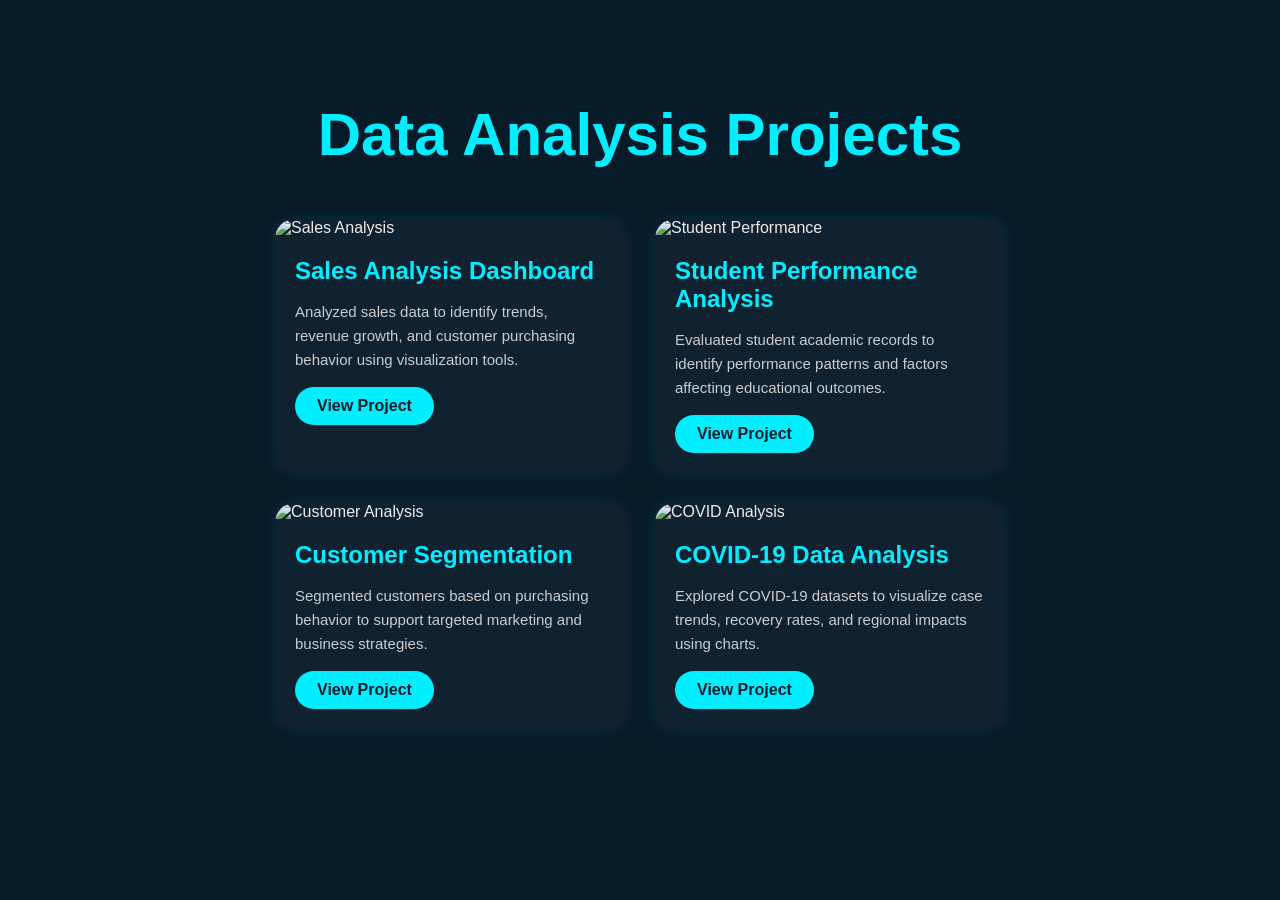
==== data_analysis.html @ 02a3b23a "Initial Commit" ====
<!DOCTYPE html>
<html lang="en">

<head>
    <meta charset="UTF-8">
    <meta name="viewport" content="width=device-width, initial-scale=1.0">
    <title>Data Analysis Projects</title>

    <link rel="stylesheet" href="stylesheet.css">
</head>

<body>

    <h1 class="web-title">Data Analysis Projects</h1>

    <div class="project-container">

        <!-- Project 1 -->

        <div class="project-card">

            <img src="sales-analysis.jpg" alt="Sales Analysis">

            <div class="project-card-content">

                <h3>Sales Analysis Dashboard</h3>

                <p>
                    Analyzed sales data to identify trends, revenue growth,
                    and customer purchasing behavior using visualization tools.
                </p>

                <a href="#" class="project-btn">
                    View Project
                </a>

            </div>

        </div>

        <!-- Project 2 -->

        <div class="project-card">

            <img src="student-performance.jpg" alt="Student Performance">

            <div class="project-card-content">

                <h3>Student Performance Analysis</h3>

                <p>
                    Evaluated student academic records to identify performance
                    patterns and factors affecting educational outcomes.
                </p>

                <a href="#" class="project-btn">
                    View Project
                </a>

            </div>

        </div>

        <!-- Project 3 -->

        <div class="project-card">

            <img src="customer-analysis.jpg" alt="Customer Analysis">

            <div class="project-card-content">

                <h3>Customer Segmentation</h3>

                <p>
                    Segmented customers based on purchasing behavior to
                    support targeted marketing and business strategies.
                </p>

                <a href="#" class="project-btn">
                    View Project
                </a>

            </div>

        </div>

        <!-- Project 4 -->

        <div class="project-card">

            <img src="covid-analysis.jpg" alt="COVID Analysis">

            <div class="project-card-content">

                <h3>COVID-19 Data Analysis</h3>

                <p>
                    Explored COVID-19 datasets to visualize case trends,
                    recovery rates, and regional impacts using charts.
                </p>

                <a href="#" class="project-btn">
                    View Project
                </a>

            </div>

        </div>

    </div>

</body>

</html>
---- stylesheet.css ----
.black-text {
    color: #000;
}
.blue-text {
    color: #0ef;
}
.Technical-bars .bar .progress-line span.no-anim {
    transform: scaleX(1) !important;
    animation: none !important;
}
* {
    margin: 0;
    padding: 0;
    box-sizing: border-box;
    font-family: 'poppins', sans-serif;
}

body {
    color: #ededee;
    background: #1316b4;
}

.header {
    position: fixed;
    top: 0;
    left: 0;
    width: 100%;
    padding: 20px 10%;
    justify-content: space-between;
    align-items: center;
    display: flex;
    background: #051129;
    z-index: 100;
}
.navbar{
    margin-left: auto;
}

.logo {
    position: relative;
    font-size: 25px;
    font-weight: 600;
    color: #fff;
    text-decoration: none;
    cursor: default;
    opacity: 0;
    animation: slideRight 1s ease forwards;
}

.navbar a {
    display: inline-block;
    font-size: 25px;
    color: #fff;
    text-decoration: none;
    font-size: 18px;
    font-weight: 500;
    margin-left: 35px;
    transition: .3s;
    opacity: 0;
    animation: slideTop .5s ease forwards;
    animation-delay: calc(.2s * var(--i));
}

.navbar a:hover {
    color: #0ef;
}
.resume-btn{
    position: absolute;
    right: 10px;
    top: 20px;

    display: inline-block;
    padding: 12px 28px;
    background: #0ef;
    border-radius: 40px;
    font-size: 16px;
    color: #081b29;
    text-decoration: none;
    font-weight: 600;
    box-shadow: 0 0 10px #0ef,
                0 0 25px #0ef;
    transition: .5s ease;
}

.resume-btn:hover{
    transform: scale(1.08);
    box-shadow: 0 0 20px #0ef,
                0 0 40px #0ef,
                0 0 60px #0ef;
}

.home{
    position: relative;
    width: 100%;
    height: 100vh;
    display: flex;
    justify-content: space-between;
    align-items: center;
    padding: 70px 10%;
}

/* Left Side Content */

.home-content{
    max-width: 600px;
}

/* Right Side Image */

.home-image img{
    width: 450px;
    border-radius: 50px;
    
}

/* Floating Animation */

@keyframes floatImage{
    0%{
        transform: translateY(0px);
    }

    50%{
        transform: translateY(-20px);
    }

    100%{
        transform: translateY(0px);
    }
}

.home-content {
    max-width: 600px;
}

.home-content h3 {
    font-size: 32px;
    font-weight: 700;
    opacity: 0;
    animation: sideBottom 1s ease forwards;
    animation-delay: .7s;
}

.home-content h3:nth-of-type(2) {
    margin-bottom: 30px;
    animation: slideTop 1s ease forwards;
    animation-delay: .7s;
}

.home-content h3 {
    color: #0ef;
}

.home-content h1 {
    font-size: 56px;
    font-weight: 700;
    margin: -3px 0;
    opacity: 0;
    animation: slideRight 1s ease forwards;
    animation-delay: 1s;
}

.home-content p {
    font-size: 20px;
    opacity: 0;
    animation: slideLeft 1s ease forwards;
    animation-delay: 1.3s;
.skills-title {
    display: block;
    margin-left: auto;
    margin-right: auto;
    text-align: center;
    width: fit-content;
    font-size: 60px;
}

}

.home-sci a {
    display: inline-flex;
    justify-content: center;
    align-items: center;
    width: 40px;
    height: 40px;
    background: transparent;
    border: 2px solid #0ef;
    border-radius: 50%;
    font-size: 20px;
    color: #0ef;
    text-decoration: none;
    transition: .5s ease;
    opacity: 0;
    animation: slideLeft 1s ease forwards;
    animation-delay: calc(.2s * var(--i));
    margin: 30px 15px 30px 0;

}

.home-sci a:hover {
    background: #0ef;
    color: #051129;
    box-shadow: 0 0 20px #0ef;
}

.btn-box {
    display: inline-block;
    padding: 12px 28px;
    background-color: #0ef;
    border-radius: 40px;
    color: #194462;
    font-size: 16px;
    letter-spacing: 1px;
    text-decoration: none;
    font-weight: 500;
    box-shadow: 0 0 5px #0ef,
        0 0 25px #0ef;
}

.btn-box:hover {
    box-shadow: 0 0 5px cyan,
        0 0 25px cyan, 0 0 50px cyan,
        0 0 100px cyan, 0 0 200px cyan;
}

/* ============ About Section =================== */
.about{
    display: grid;
    grid-template-columns: repeat(2 , 1fr);
    align-items: center;
    gap: 1.5rem;
}
.about-img img{
    padding-bottom: 20%;
    max-width: 630px;
    height: auto;
    width: 100%;
    border-radius:8px ;

}
.about-text h2{
    font-size: 60px;
}
.about-text h2 span{
    color: #0ef;
}
.about-text h4{
    font-size: 29px;
    font-weight: 600;
    color: #fff;
    line-height:1.7;
    margin: 15px 0 30px;
}
.about-text p{
    color: aliceblue;
    font-size: 20px;
    line-height: 1.4;
    margin-bottom: 4rem;
}

/* ============ Skills Section =================== */

section{
    display: flex;
    flex-wrap: wrap;
    justify-content: center;
    align-items: flex-start;
    gap: 60px;
    padding: 60px 5%;
}

.container1{
    width: 550px;
    padding: 40px;
    background: rgba(255, 255, 255, 0.03);
    border-radius: 20px;
    box-shadow: 0 0 20px rgba(0, 238, 255, 0.1);
}

.skills-title{
        width: 100%;
        text-align: center;
        margin-bottom: 50px;

}


.skills-title h1{
    font-size: 60px;
    font-weight: bold;
}
.white-text{
    color: white;
}
.blue-text{
    color: #0ef;
}
.heading1{
    text-align: center;
    text-decoration: underline;
    text-underline-offset: 10px;
    text-decoration-thickness: 5px;
    margin-bottom: 50px;
}

.bar{
    margin-bottom: 35px;
}

.Technical-bars .bar{
    margin-top: 40px 0;
}

.Technical-bars .bar:first-child{
    margin-top: 0;
}

.Technical-bars .bar:last-child{
    margin-bottom: 0;
}

.Technical-bars .bar .info{
    margin-bottom: 5px;
}

.Technical-bars .bar .info span{
    font-size: 20px;
    font-weight: 500;
    animation: showText 0.5s 1s linear forwards;
    opacity: 0;
}

.Technical-bars .bar .progress-line{
    position: relative;
    border-radius: 10px;
    width: 100%;
    height: 5px;
    background-color: #000000;
    animation: animate 1s cubic-bezier(1,0,0.5,1) forwards;
    transform: scaleX(0);
    transform-origin: left;
}

@keyframes animate{
    100%{
        transform: scaleX(1);
    }
}

.Technical-bars .bar .progress-line {
    position: relative;
    width: 100%;
    height: 12px;
    background: #000000;
    border-radius: 20px;
    margin-top: 8px;
    overflow: hidden;
}
.Technical-bars .bar .progress-line span {
    display: block;
    height: 100%;
    background-color: #0ef;
    border-radius: 20px;
    width: 0;
    position: absolute;
    left: 0;
    top: 0;
    transition: width 1.5s ease;
}

.progress-line.html span{
    width: 90%;
}

.progress-line.css span{
    width: 60%;
}

.progress-line.javascript span{
    width: 85%;
}

.progress-line.html span{
    background-color: #c95d2e;
}
.progress-line.css span{
    background-color: #147bbc;
}
.progress-line.javascript span{
    background-color: #b0bc1e;
}
.progress-line.python span{
    background-color: #c32ec9;
}
.progress-line.react span{
    background-color: #69bcbc;
}
.progress-line.sql span{
    background-color: #69bcbc;
}

.progress-line.html span::after{
    content: "95%";
}

.progress-line.css span::after{
    content: "80%";
}

.progress-line.javascript span::after{
    content: "85%";
}

.progress-line.python span::after{
    content: "90%";
}

.progress-line.react span::after{
    content: "45%";
}
.progress-line.sql span::after{
    content: "88%";
}

.progress-line span::before{
    content: "";
    position: absolute;
    width: 0;
    height: 0;
    border: 7px solid transparent;
    border-bottom-width: 0px;
    border-right-width: 0px;
    border-top-color: #000;
    top: -10px;
    right: 0;
    animation: showText 0.5s 1.5s linear forwards;
    opacity: 0;
}
.progress-line span{
    border-radius: 20px;
}

@keyframes showText{
    100%{
        opacity: 1;
    }
}

.radial-bars{
    width: 100%;
    display: flex;
    flex-wrap: wrap;
    justify-content: space-evenly;
    align-items: flex-start;
}

.radial-bars .radial-bar{
    width: 50%;
    height: 170px;
    margin-bottom: 10px;
    position: relative;
}

.radial-bars .radial-bar svg{
    position: absolute;
    top: 50%;
    left: 50%;
    transform: translate(-50%, -50%) rotate(-90deg);
    width: 120px;
    height: 160px;
}

.radial-bars .radial-bar .progress-bar{
    stroke-width: 10;
    stroke: black;
    fill: transparent;
    stroke-dasharray: 502;
    stroke-dashoffset: 502;
    stroke-linecap: round;
    animation: animate-bar 1s linear forwards;
}

@keyframes animate-bar{
    100%{
        stroke-dashoffset: -1;
    }
}

.path{
    stroke-width: 10;
    stroke: #0ef;
    fill: transparent;
    stroke-dasharray: 502;
    stroke-dashoffset: 502;
    stroke-linecap: round;
}

.path-1{
    animation: animate-path1 1s 1s linear forwards;
}

.path-2{
    animation: animate-path2 1s 1s linear forwards;
}

.path-3{
    animation: animate-path3 1s 1s linear forwards;
}

.path-4{
    animation: animate-path4 1s 1s linear forwards;
}

@keyframes animate-path1{
    100%{
        stroke-dashoffset: 50;
    }
}

@keyframes animate-path2{
    100%{
        stroke-dashoffset: 175;
    }
}

@keyframes animate-path3{
    100%{
        stroke-dashoffset: 125;
    }
}

@keyframes animate-path4{
    100%{
        stroke-dashoffset: 75;
    }
}

.radial-bar .percentage{
    position: absolute;
    top: 50%;
    left: 50%;
    transform: translate(-50%, -50%);
    font-size: 17px;
    font-weight: 500;
    animation: showText 0.5s 1s linear forwards;
    opacity: 0;
}

.radial-bar .text{
    width: 100%;
    position: absolute;
    text-align: center;
    left: 50%;
    bottom: -5px;
    transform: translateX(-50px);
    font-size: 17px;
    font-weight: 500;
    animation: showText 0.5s 1s linear forwards;
    opacity: 0;
}

*{
    margin: 0;
    padding: 0;
    box-sizing: border-box;
    font-family: sans-serif;
    scroll-behavior: smooth;
}

body{
    color: #ededed;
    background: #081b29;
}

/* Navbar */

.header{
    position: fixed;
    width: 100%;
    top: 0;
    left: 0;
    padding: 20px 10%;
    background: #051129;
    display: flex;
    justify-content: space-between;
    align-items: center;
    z-index: 100;
}

.logo{
    position: relative;
    font-size: 25px;
    color: #fff;
    text-decoration: none;
    font-weight: 600;
}

.navbar a{
    display: inline-block;
    font-size: 18px;
    color: #fff;
    text-decoration: none;
    font-weight: 500;
    margin-left: 35px;
    transition: .3s;
}

.navbar a:hover{
    color: #0ef;
}

/* Project Section */

#portfolio{
    color: aliceblue;
    font-size: 20px;
    line-height: 1.4;
    margin-bottom: 4rem;
    padding: 100px 10%;
}

.main-text{
    padding-top: 80px;
}

.main-text h2{
    font-size: 60px;
    line-height: 1;
    text-align: center;
    margin-bottom: 50px;
}

.main-text h2 span{
    color: #0ef;
}

/* Grid Layout */

.portfolio-content{
    display: grid;
    grid-template-columns: repeat(3, 1fr);
    gap: 30px;
    margin-top: 50px;
}


/* ================= CERTIFICATES SECTION ================= */

#certificates{
    padding: 100px 10%;
    background: #081b29;
    color: white;
}

.certificates-title{
    text-align: center;
    font-size: 60px;
    margin-bottom: 60px;
}

.certificates-title span{
    color: #0ef;
}

/* Grid Layout */

.certificates-content{
    display: grid;
    grid-template-columns: repeat(3, 1fr);
    gap: 25px;
    justify-content: center;
}

/* Certificate Cards */

.certificate-card{
    background: rgba(255,255,255,0.03);
    border-radius: 15px;
    overflow: hidden;
    box-shadow: 0 0 15px rgba(0,238,255,0.1);
    transition: 0.4s ease;
    text-align: center;
    padding-bottom: 15px;
}

.certificate-card:hover{
    transform: translateY(-10px);
    box-shadow: 0 0 20px #0ef;
}

/* Certificate Image */

.certificate-card img{
    width: 100%;
    height: 180px;
    object-fit: cover;
}

/* Certificate Text */

.certificate-card h3{
    margin-top: 15px;
    font-size: 20px;
    color: #fff;
}

.certificate-card p{
    margin-top: 8px;
    padding: 0 10px;
    color: #ccc;
    font-size: 14px;
    line-height: 1.4;
}



/* Project Card */

.row{
    position: relative;
    overflow: hidden;
    border-radius: 20px;
    cursor: pointer;
}

.row img{
    width: 100%;
    height: 250px;
    object-fit: cover;
    border-radius: 8px;
    display: block;
    transition: transform 0.5s;
}

/* Overlay Layer */

.layer{
    width: 100%;
    height: 0;
    background: linear-gradient(rgba(0,0,0,0.2), #0ef);
    position: absolute;
    border-radius: 10px;
    left: 0;
    bottom: 0;
    overflow: hidden;

    display: flex;
    flex-direction: column;
    align-items: center;
    justify-content: center;

    text-align: center;
    padding: 0 40px;
    transition: height 0.5s;
}

.layer h5{
    color: #000;
    font-size: 24px;
    font-weight: 600;
    margin-bottom: 15px;
}

.layer p{
    color: #000;
    font-size: 16px;
    line-height: 1.6;
}

.layer a{
    margin-top: 20px;
    color: #ff004f;
    text-decoration: none;
    font-size: 20px;
    line-height: 60px;
    background: #fff;
    width: 60px;
    height: 60px;
    border-radius: 50%;
    text-align: center;
}

.layer i{
    color: #ff004f;
    font-size: 22px;
}

/* Hover Effects */

.row:hover img{
    transform: scale(1.1);
}

.row:hover .layer{
    height: 100%;
}

/* Responsive */

@media(max-width: 768px){

    .main-text h2{
        font-size: 40px;
    }

    .portfolio-content{
        grid-template-columns: 1fr;
    }

    .navbar a{
        margin-left: 15px;
        font-size: 16px;
    }
}



.contact{
    min-height: 100vh;
    display: grid;
    grid-template-columns: repeat(2, 1fr);
    align-items: center;
    gap: 3rem;
    padding: 0 10%;
}

.contact-text h2{
    font-size: 90px;
    line-height: 1;
    text-align: 20px;
}

.contact-text h2 span{
    color: #0ef;
}

.contact-text h4{
    margin: 15px 0;
    color: rgb(228,228,228);
    font-size: 20px;
    font-weight: 600;
}

.contact-text p{
    color: rgb(177,177,177);
    font-size: 20px;
    line-height: 30px;
    margin-bottom: 2rem;
}

.contact-list{
    margin-bottom: 3rem;
}

.contact-list li{
    margin-bottom: 10px;
    display: block;
}

.contact-list i{
    display: inline-block;
    color: #0ef;
    font-size: 20px;
    font-weight: 600;
    transition: all .40s ease;
}

.contact-list li a:hover{
    transform: scale(1.01) translateY(-5px);
    color: #0ef;
}

.contact-icons i{
    display: inline-flex;
    justify-content: center;
    align-items: center;
    width: 40px;
    height: 40px;
    background: transparent;
    border: 2px solid #0ef;
    border-radius: 50%;
    font-size: 20px;
    color: #0ef;
    text-decoration: none;
    margin: 30px 15px 30px 0;
    transition: .5s ease;
    opacity: 0;
    animation: slideLeft 1s ease forwards;
    animation-delay: calc(.2s * var(--i));
}

.contact-icons i:hover{
    background: #0ef;
    color: #000;
    box-shadow: 0 0 20px #0ef;
}

.contact-form form{
    position: relative;
}

.contact-form form input,
form textarea{
    border: none;
    outline: none;
    width: 90%;
    padding: 18px;
    background: #555557;
    color: #000;
    font-size: 1rem;
    font-weight: 600;
    margin-bottom: 0.5rem;
    border-radius: 0.5rem;
}

.contact-form textarea{
    resize: none;
    height: 220px;
}

.contact-form form .send{
    display: inline-block;
    padding: 14px 60px;
    background: #0ef;
    border-radius: 40px;
    font-size: 18px;
    color: #081b29;
    letter-spacing: 1px;
    text-decoration: none;
    font-weight: 600;
    opacity: 0;
    animation: slideTop 1s ease forwards;
    animation-delay: 2s;
    box-shadow: 0 0 5px #0ef,
                0 0 25px #0ef;
}

.contact-form form .send:hover{
    box-shadow: 0 0 5px cyan,
                0 0 25px cyan,
                0 0 50px cyan,
                0 0 100px cyan,
                0 0 200px cyan;
}

.last-text{
    width: 100%;
    text-align: center;
    padding: 25px 0;
    background-color: rgb(7, 85, 91);
    font-weight: 300;
    margin-top: 70px;
}
.top{
    position: fixed;
    bottom: 2.1rem;
    right: 2,1rem;

}
.top i{
    color: #000;
    background: #0ef;
    font-size: 20px;
    padding: 10px;
    border-radius: 0.5rem;
    
}



@keyframes slideRight {
    0% {
        transform: translateX(-100px);
        opacity: 0;
    }

    100% {
        transform: translateX(0px);
        opacity: 1;
    }
}

@keyframes slideLeft {
    0% {
        transform: translateX(100px);
        opacity: 0;
    }

    100% {
        transform: translateX(0px);
        opacity: 1;
    }
}

@keyframes slideTop {
    0% {
        transform: translateY(100px);
        opacity: 0;
    }

    100% {
        transform: translateY(0px);
        opacity: 1;
    }
}

@keyframes sideBottom {
    0% {
        transform: translateY(-100px);
        opacity: 0;
    }

    100% {
        transform: translateY(0px);
        opacity: 1;
    }
}


/* ================= WEB DEVELOPMENT PAGE ================= */

.web-title{
    text-align: center;
    font-size: 60px;
    color: #0ef;
    margin-top: 100px;
    margin-bottom: 50px;
}

.project-container{
    display: flex;
    flex-wrap: wrap;
    justify-content: center;
    gap: 30px;
    padding: 0 10% 80px;
}

.project-card{
    width: 350px;
    background: rgba(255,255,255,0.03);
    border-radius: 20px;
    overflow: hidden;
    box-shadow: 0 0 15px rgba(0,238,255,0.1);
    transition: 0.4s ease;
}

.project-card:hover{
    transform: translateY(-10px);
    box-shadow: 0 0 25px #0ef;
}

.project-card img{
    width: 100%;
    height: 220px;
    object-fit: cover;
}

.project-card-content{
    padding: 20px;
}

.project-card h3{
    color: #0ef;
    font-size: 24px;
    margin-bottom: 15px;
}

.project-card p{
    color: #ccc;
    font-size: 15px;
    line-height: 1.6;
}

.project-btn{
    display: inline-block;
    margin-top: 15px;
    padding: 10px 22px;
    background: #0ef;
    color: #081b29;
    text-decoration: none;
    border-radius: 30px;
    font-weight: 600;
    transition: .3s ease;
}

.project-btn:hover{
    box-shadow: 0 0 20px #0ef;
}
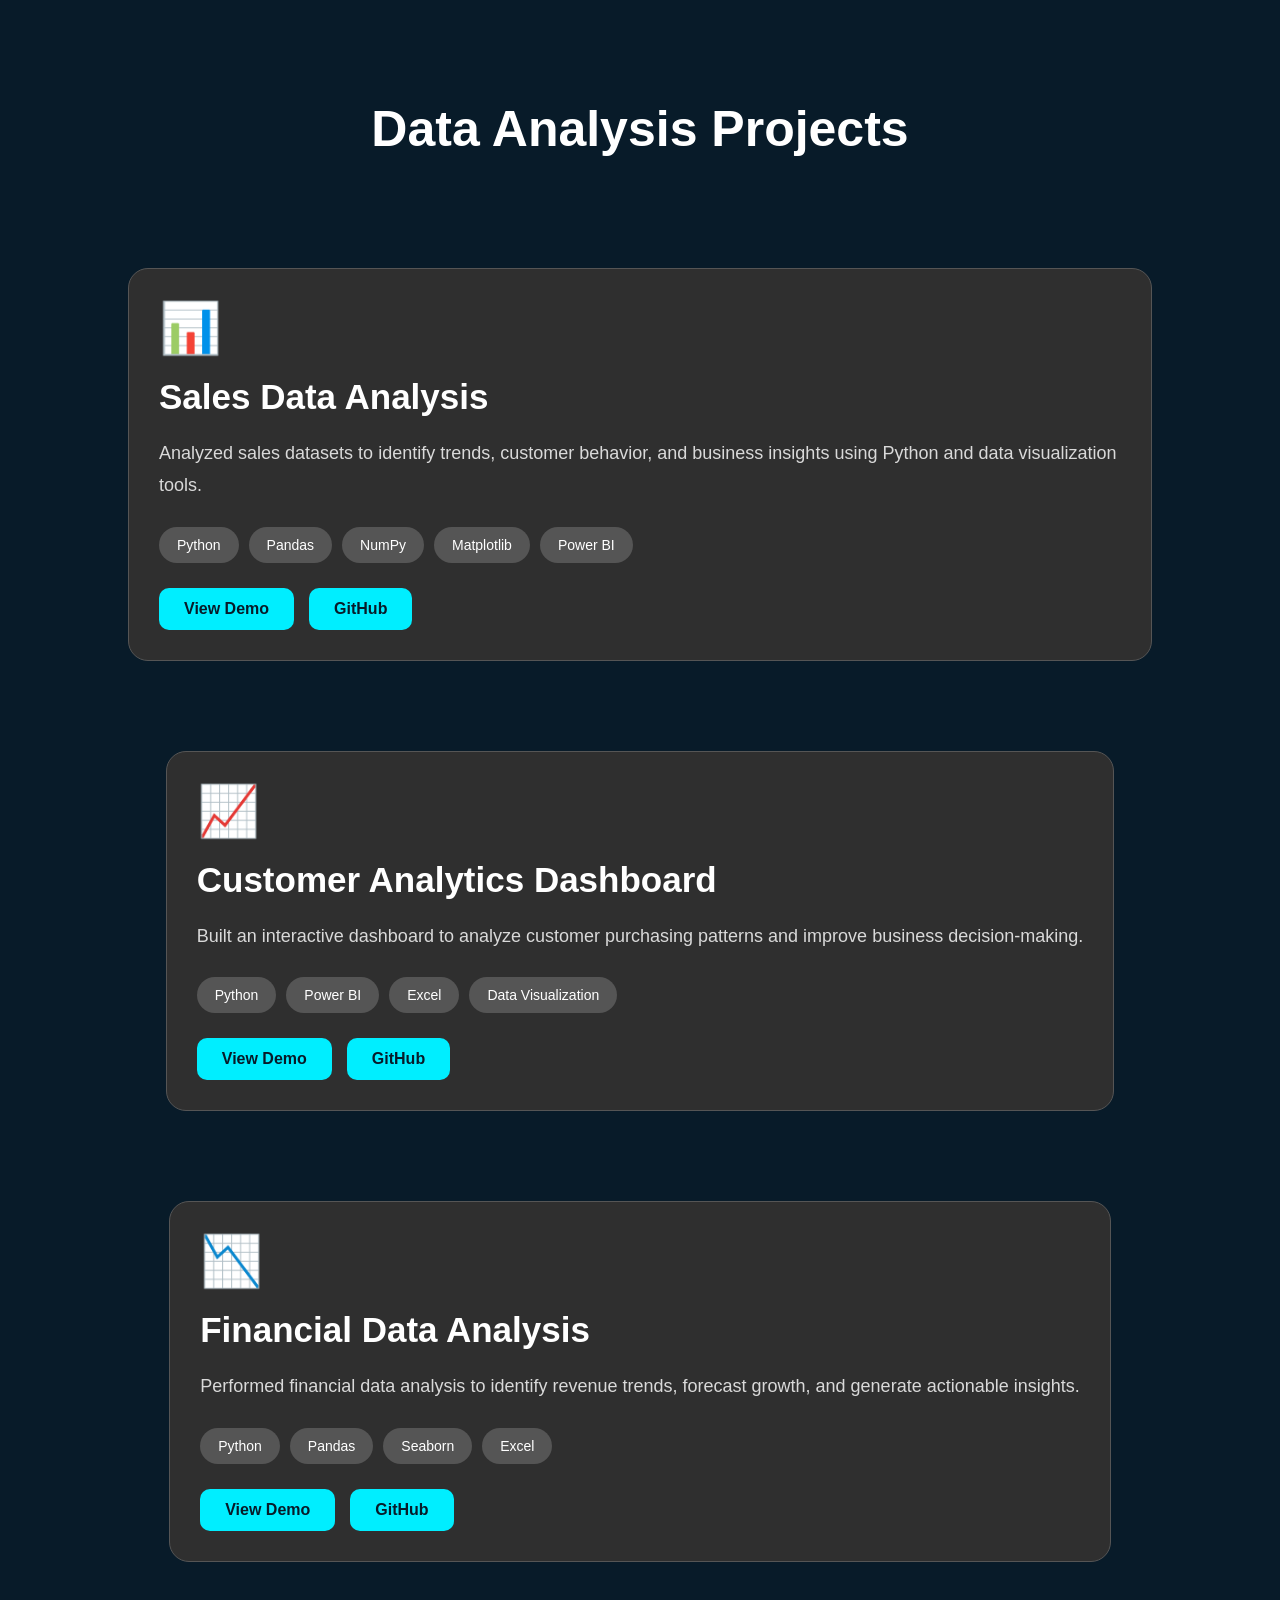
==== commit b8b78f60: "projects updatd" ====
--- a/data_analysis.html
+++ b/data_analysis.html
@@ -1,114 +1,97 @@
 <!DOCTYPE html>
 <html lang="en">
-
 <head>
     <meta charset="UTF-8">
     <meta name="viewport" content="width=device-width, initial-scale=1.0">
     <title>Data Analysis Projects</title>
-
     <link rel="stylesheet" href="stylesheet.css">
 </head>
-
 <body>
 
-    <h1 class="web-title">Data Analysis Projects</h1>
+<section class="project-page">
 
-    <div class="project-container">
+    <h1>Data Analysis Projects</h1>
 
-        <!-- Project 1 -->
+    <!-- Project 1 -->
+    <div class="project-card">
 
-        <div class="project-card">
+        <div class="project-icon">📊</div>
 
-            <img src="sales-analysis.jpg" alt="Sales Analysis">
+        <h2>Sales Data Analysis</h2>
 
-            <div class="project-card-content">
+        <p>
+            Analyzed sales datasets to identify trends, customer behavior,
+            and business insights using Python and data visualization tools.
+        </p>
 
-                <h3>Sales Analysis Dashboard</h3>
-
-                <p>
-                    Analyzed sales data to identify trends, revenue growth,
-                    and customer purchasing behavior using visualization tools.
-                </p>
-
-                <a href="#" class="project-btn">
-                    View Project
-                </a>
-
-            </div>
-
+        <div class="tech-stack">
+            <span>Python</span>
+            <span>Pandas</span>
+            <span>NumPy</span>
+            <span>Matplotlib</span>
+            <span>Power BI</span>
         </div>
 
-        <!-- Project 2 -->
-
-        <div class="project-card">
-
-            <img src="student-performance.jpg" alt="Student Performance">
-
-            <div class="project-card-content">
-
-                <h3>Student Performance Analysis</h3>
-
-                <p>
-                    Evaluated student academic records to identify performance
-                    patterns and factors affecting educational outcomes.
-                </p>
-
-                <a href="#" class="project-btn">
-                    View Project
-                </a>
-
-            </div>
-
-        </div>
-
-        <!-- Project 3 -->
-
-        <div class="project-card">
-
-            <img src="customer-analysis.jpg" alt="Customer Analysis">
-
-            <div class="project-card-content">
-
-                <h3>Customer Segmentation</h3>
-
-                <p>
-                    Segmented customers based on purchasing behavior to
-                    support targeted marketing and business strategies.
-                </p>
-
-                <a href="#" class="project-btn">
-                    View Project
-                </a>
-
-            </div>
-
-        </div>
-
-        <!-- Project 4 -->
-
-        <div class="project-card">
-
-            <img src="covid-analysis.jpg" alt="COVID Analysis">
-
-            <div class="project-card-content">
-
-                <h3>COVID-19 Data Analysis</h3>
-
-                <p>
-                    Explored COVID-19 datasets to visualize case trends,
-                    recovery rates, and regional impacts using charts.
-                </p>
-
-                <a href="#" class="project-btn">
-                    View Project
-                </a>
-
-            </div>
-
+        <div class="buttons">
+            <a href="#" target="_blank" class="demo-btn">View Demo</a>
+            <a href="#" target="_blank" class="github-btn">GitHub</a>
         </div>
 
     </div>
 
+    <!-- Project 2 -->
+    <div class="project-card">
+
+        <div class="project-icon">📈</div>
+
+        <h2>Customer Analytics Dashboard</h2>
+
+        <p>
+            Built an interactive dashboard to analyze customer purchasing
+            patterns and improve business decision-making.
+        </p>
+
+        <div class="tech-stack">
+            <span>Python</span>
+            <span>Power BI</span>
+            <span>Excel</span>
+            <span>Data Visualization</span>
+        </div>
+
+        <div class="buttons">
+            <a href="#" target="_blank" class="demo-btn">View Demo</a>
+            <a href="#" target="_blank" class="github-btn">GitHub</a>
+        </div>
+
+    </div>
+
+    <!-- Project 3 -->
+    <div class="project-card">
+
+        <div class="project-icon">📉</div>
+
+        <h2>Financial Data Analysis</h2>
+
+        <p>
+            Performed financial data analysis to identify revenue trends,
+            forecast growth, and generate actionable insights.
+        </p>
+
+        <div class="tech-stack">
+            <span>Python</span>
+            <span>Pandas</span>
+            <span>Seaborn</span>
+            <span>Excel</span>
+        </div>
+
+        <div class="buttons">
+            <a href="#" target="_blank" class="demo-btn">View Demo</a>
+            <a href="#" target="_blank" class="github-btn">GitHub</a>
+        </div>
+
+    </div>
+
+</section>
+
 </body>
-
 </html>
--- a/stylesheet.css
+++ b/stylesheet.css
@@ -1016,72 +1016,502 @@
 }
 
 
-/* ================= WEB DEVELOPMENT PAGE ================= */
-
-.web-title{
+/* Web Development Project Page */
+
+.project-page{
+    min-height: 100vh;
+    background: #081b29;
+    padding: 100px 10%;
+}
+
+.project-page h1{
     text-align: center;
-    font-size: 60px;
-    color: #0ef;
-    margin-top: 100px;
+    font-size: 50px;
+    color: #fff;
     margin-bottom: 50px;
 }
 
-.project-container{
+.project-card{
+    background: #2f2f2f;
+    border: 1px solid #555;
+    border-radius: 20px;
+    padding: 30px;
+    margin-bottom: 30px;
+    color: #fff;
+    transition: 0.4s ease;
+}
+
+.project-card:hover{
+    transform: translateY(-8px);
+    box-shadow: 0 0 20px #0ef;
+}
+
+.project-icon{
+    font-size: 50px;
+    margin-bottom: 20px;
+}
+
+.project-card h2{
+    font-size: 35px;
+    margin-bottom: 20px;
+}
+
+.project-card p{
+    font-size: 18px;
+    line-height: 1.8;
+    color: #d9d9d9;
+    margin-bottom: 25px;
+}
+
+.tech-stack{
     display: flex;
     flex-wrap: wrap;
-    justify-content: center;
-    gap: 30px;
-    padding: 0 10% 80px;
-}
-
-.project-card{
-    width: 350px;
-    background: rgba(255,255,255,0.03);
+    gap: 10px;
+    margin-bottom: 25px;
+}
+
+.tech-stack span{
+    background: #555;
+    padding: 10px 18px;
     border-radius: 20px;
-    overflow: hidden;
-    box-shadow: 0 0 15px rgba(0,238,255,0.1);
-    transition: 0.4s ease;
-}
-
-.project-card:hover{
-    transform: translateY(-10px);
-    box-shadow: 0 0 25px #0ef;
-}
-
-.project-card img{
-    width: 100%;
-    height: 220px;
-    object-fit: cover;
-}
-
-.project-card-content{
-    padding: 20px;
-}
-
-.project-card h3{
-    color: #0ef;
-    font-size: 24px;
-    margin-bottom: 15px;
-}
-
-.project-card p{
-    color: #ccc;
-    font-size: 15px;
-    line-height: 1.6;
-}
-
-.project-btn{
-    display: inline-block;
-    margin-top: 15px;
-    padding: 10px 22px;
+    font-size: 14px;
+    color: #fff;
+}
+
+.buttons{
+    display: flex;
+    gap: 15px;
+}
+
+.demo-btn,
+.github-btn{
+    text-decoration: none;
     background: #0ef;
     color: #081b29;
+    padding: 12px 25px;
+    border-radius: 10px;
+    font-weight: 600;
+    transition: 0.3s;
+}
+
+.demo-btn:hover,
+.github-btn:hover{
+    box-shadow: 0 0 20px #0ef;
+}
+
+/* Web Development Project Page */
+
+.project-page{
+    min-height: 100vh;
+    background: #081b29;
+    padding: 100px 10%;
+}
+
+.project-page h1{
+    text-align: center;
+    font-size: 50px;
+    color: #fff;
+    margin-bottom: 50px;
+}
+
+.project-card{
+    background: #2f2f2f;
+    border: 1px solid #555;
+    border-radius: 20px;
+    padding: 30px;
+    margin-bottom: 30px;
+    color: #fff;
+    transition: 0.4s ease;
+}
+
+.project-card:hover{
+    transform: translateY(-8px);
+    box-shadow: 0 0 20px #0ef;
+}
+
+.project-icon{
+    font-size: 50px;
+    margin-bottom: 20px;
+}
+
+.project-card h2{
+    font-size: 35px;
+    margin-bottom: 20px;
+}
+
+.project-card p{
+    font-size: 18px;
+    line-height: 1.8;
+    color: #d9d9d9;
+    margin-bottom: 25px;
+}
+
+.tech-stack{
+    display: flex;
+    flex-wrap: wrap;
+    gap: 10px;
+    margin-bottom: 25px;
+}
+
+.tech-stack span{
+    background: #555;
+    padding: 10px 18px;
+    border-radius: 20px;
+    font-size: 14px;
+    color: #fff;
+}
+
+.buttons{
+    display: flex;
+    gap: 15px;
+}
+
+.demo-btn,
+.github-btn{
     text-decoration: none;
-    border-radius: 30px;
+    background: #0ef;
+    color: #081b29;
+    padding: 12px 25px;
+    border-radius: 10px;
     font-weight: 600;
-    transition: .3s ease;
-}
-
-.project-btn:hover{
+    transition: 0.3s;
+}
+
+.demo-btn:hover,
+.github-btn:hover{
     box-shadow: 0 0 20px #0ef;
+}
+
+/* Web Development Project Page */
+
+.project-page{
+    min-height: 100vh;
+    background: #081b29;
+    padding: 100px 10%;
+}
+
+.project-page h1{
+    text-align: center;
+    font-size: 50px;
+    color: #fff;
+    margin-bottom: 50px;
+}
+
+.project-card{
+    background: #2f2f2f;
+    border: 1px solid #555;
+    border-radius: 20px;
+    padding: 30px;
+    margin-bottom: 30px;
+    color: #fff;
+    transition: 0.4s ease;
+}
+
+.project-card:hover{
+    transform: translateY(-8px);
+    box-shadow: 0 0 20px #0ef;
+}
+
+.project-icon{
+    font-size: 50px;
+    margin-bottom: 20px;
+}
+
+.project-card h2{
+    font-size: 35px;
+    margin-bottom: 20px;
+}
+
+.project-card p{
+    font-size: 18px;
+    line-height: 1.8;
+    color: #d9d9d9;
+    margin-bottom: 25px;
+}
+
+.tech-stack{
+    display: flex;
+    flex-wrap: wrap;
+    gap: 10px;
+    margin-bottom: 25px;
+}
+
+.tech-stack span{
+    background: #555;
+    padding: 10px 18px;
+    border-radius: 20px;
+    font-size: 14px;
+    color: #fff;
+}
+
+.buttons{
+    display: flex;
+    gap: 15px;
+}
+
+.demo-btn,
+.github-btn{
+    text-decoration: none;
+    background: #0ef;
+    color: #081b29;
+    padding: 12px 25px;
+    border-radius: 10px;
+    font-weight: 600;
+    transition: 0.3s;
+}
+
+.demo-btn:hover,
+.github-btn:hover{
+    box-shadow: 0 0 20px #0ef;
+}
+
+/* Mobile Responsive */
+
+@media(max-width:768px){
+
+    .project-page{
+        padding: 80px 5%;
+    }
+
+    .project-page h1{
+        font-size: 35px;
+    }
+
+    .project-card h2{
+        font-size: 26px;
+    }
+
+    .project-card p{
+        font-size: 16px;
+    }
+
+    .buttons{
+        flex-direction: column;
+    }
+
+    .demo-btn,
+    .github-btn{
+        text-align: center;
+    }
+}
+
+/* ================= MOBILE RESPONSIVE ================= */
+
+@media (max-width: 768px){
+
+    .header{
+        padding: 15px 5%;
+        flex-wrap: wrap;
+    }
+
+    .logo{
+        font-size: 24px;
+    }
+
+    .navbar{
+        margin-top: 10px;
+    }
+
+    .navbar a{
+        font-size: 16px;
+        margin-left: 12px;
+    }
+
+    .resume-btn{
+        padding: 10px 20px;
+        font-size: 14px;
+        margin-left: 15px;
+    }
+
+    .home{
+        flex-direction: column-reverse;
+        text-align: center;
+        padding: 120px 5% 50px;
+    }
+
+    .home-content h1{
+        font-size: 45px;
+    }
+
+    .home-content h3{
+        font-size: 28px;
+    }
+
+    .home-content p{
+        font-size: 16px;
+    }
+
+    .home-image img{
+        width: 280px;
+        margin-bottom: 20px;
+    }
+
+    .about{
+        flex-direction: column;
+        text-align: center;
+        padding: 50px 5%;
+    }
+
+    .about-img img{
+        width: 200px;
+        margin-bottom: 20px;
+    }
+
+    .about-text h2{
+        font-size: 40px;
+    }
+
+    .skills-container,
+    .project-container,
+    .certificate-container{
+        grid-template-columns: 1fr;
+    }
+
+    .contact{
+        flex-direction: column;
+        padding: 50px 5%;
+    }
+
+    .contact form{
+        width: 100%;
+    }
+
+    .contact form input,
+    .contact form textarea{
+        width: 100%;
+    }
+}
+
+@media (max-width:768px){
+
+    .header{
+        display:flex;
+        flex-direction:column;
+        gap:15px;
+    }
+
+    .navbar{
+        display:flex;
+        flex-wrap:wrap;
+        justify-content:center;
+        gap:10px;
+    }
+
+}
+.menu-btn{
+    display:none;
+    font-size:30px;
+    color:#fff;
+    cursor:pointer;
+}
+
+/* Mobile */
+@media(max-width:768px){
+
+    .menu-btn{
+        display:block;
+    }
+
+    .navbar{
+        display:none;
+        width:100%;
+        text-align:center;
+        margin-top:15px;
+    }
+
+    .navbar.active{
+        display:flex;
+        flex-direction:column;
+        gap:15px;
+    }
+
+    .navbar a{
+        margin:0;
+        font-size:18px;
+    }
+
+    .resume-btn{
+        margin-top:10px;
+    }
+}
+
+@media (max-width: 768px) {
+
+    .header{
+        padding: 15px 5%;
+    }
+
+    .home{
+        flex-direction: column;
+        text-align: center;
+        gap: 30px;
+    }
+
+    .home-content h1{
+        font-size: 42px;
+    }
+
+    .home-content h3{
+        font-size: 28px;
+    }
+
+    .home-img img{
+        width: 280px;
+        height: auto;
+    }
+
+    .about{
+        flex-direction: column;
+        text-align: center;
+        padding: 40px 5%;
+    }
+
+    .about-img img{
+        width: 220px;
+        height: auto;
+    }
+
+    .contact{
+        display: flex;
+        flex-direction: column;
+        gap: 30px;
+    }
+
+    .contact-text,
+    .contact-form{
+        width: 100%;
+    }
+
+    .contact-form form input,
+    .contact-form form textarea{
+        width: 100%;
+    }
+
+    .projects-content{
+        grid-template-columns: 1fr;
+    }
+}
+@media (max-width: 768px) {
+
+    .about{
+        display: flex;
+        flex-direction: column !important;
+        align-items: center;
+        text-align: center;
+    }
+
+    .about-img{
+        margin-bottom: 20px;
+    }
+
+    .about-img img{
+        width: 180px;
+        height: auto;
+        display: block;
+        margin: 0 auto;
+    }
+
+    .about-text{
+        width: 100%;
+    }
 }
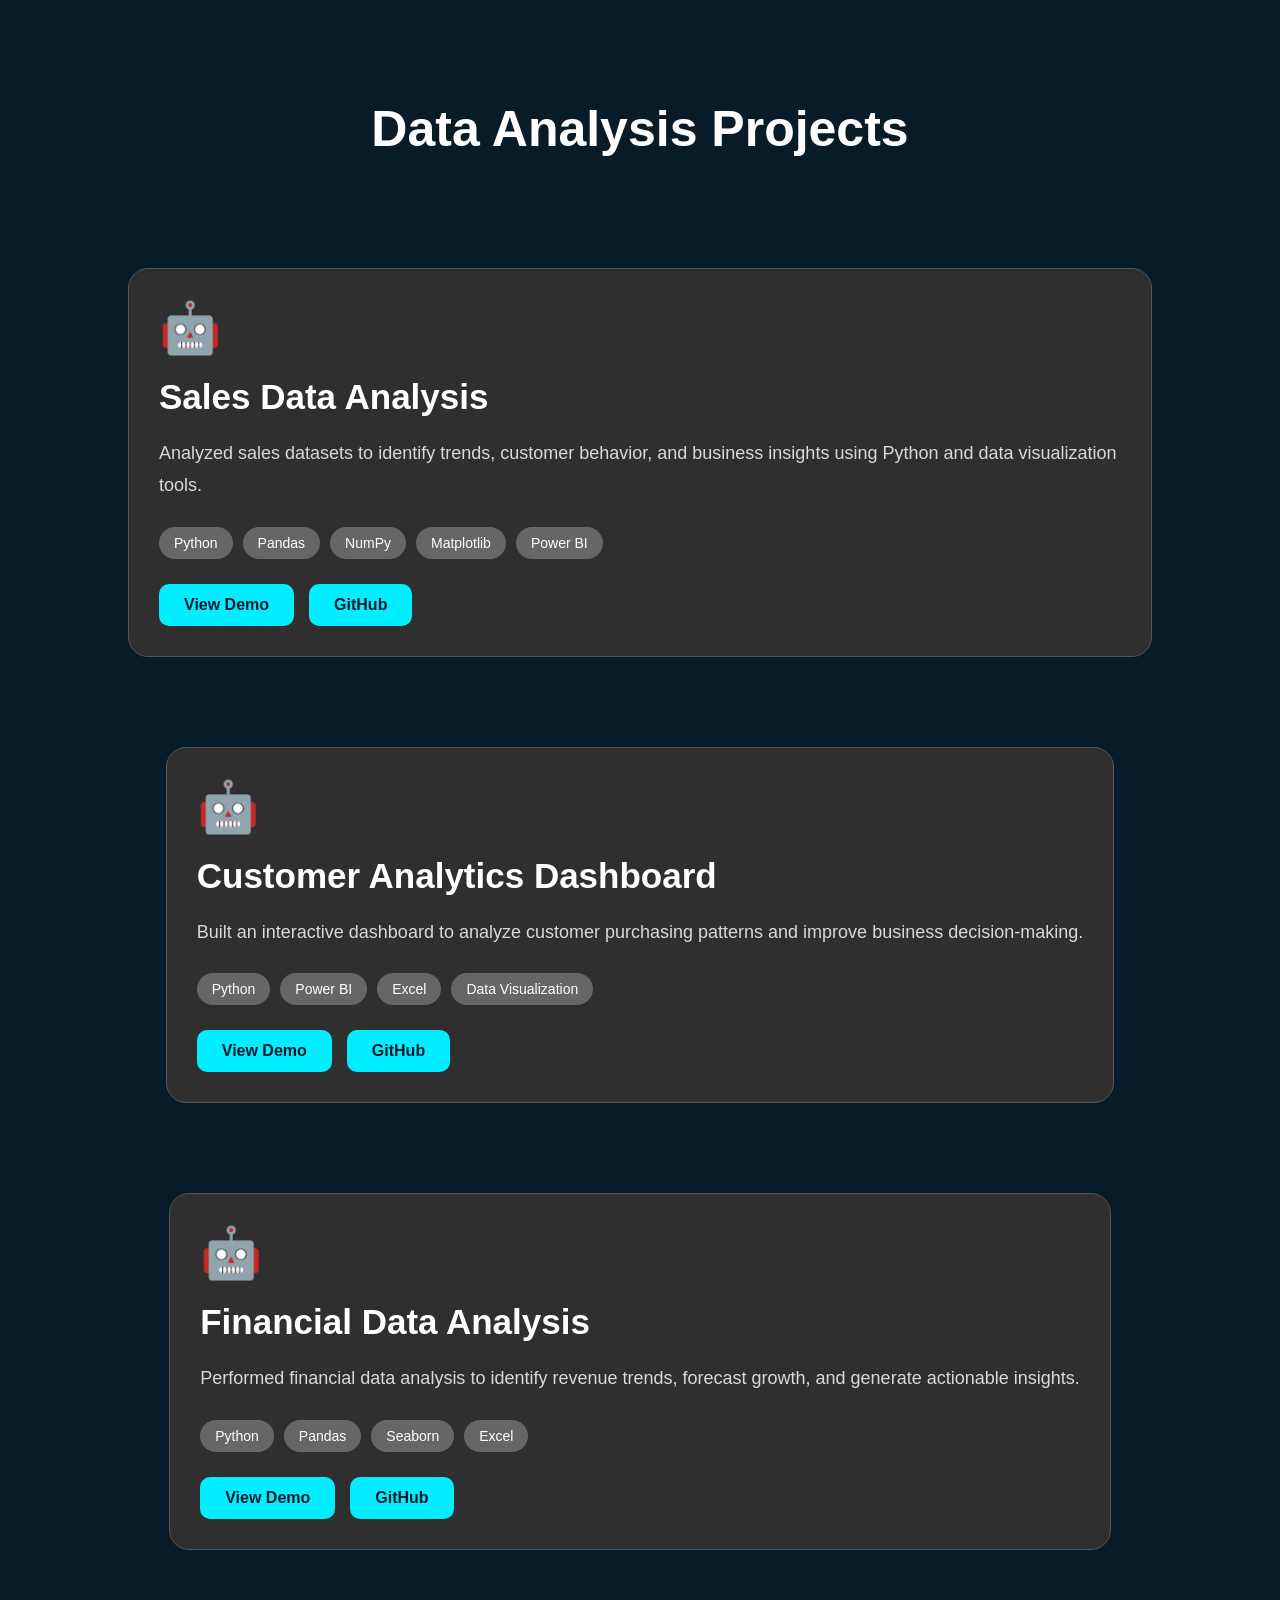
==== commit 9ec7abaf: "contact update" ====
--- a/data_analysis.html
+++ b/data_analysis.html
@@ -15,7 +15,7 @@
     <!-- Project 1 -->
     <div class="project-card">
 
-        <div class="project-icon">📊</div>
+        <div class="project-icon">🤖</div>
 
         <h2>Sales Data Analysis</h2>
 
@@ -42,7 +42,7 @@
     <!-- Project 2 -->
     <div class="project-card">
 
-        <div class="project-icon">📈</div>
+        <div class="project-icon">🤖</div>
 
         <h2>Customer Analytics Dashboard</h2>
 
@@ -68,7 +68,7 @@
     <!-- Project 3 -->
     <div class="project-card">
 
-        <div class="project-icon">📉</div>
+        <div class="project-icon">🤖</div>
 
         <h2>Financial Data Analysis</h2>
 
--- a/stylesheet.css
+++ b/stylesheet.css
@@ -1182,7 +1182,7 @@
     box-shadow: 0 0 20px #0ef;
 }
 
-/* Web Development Project Page */
+/* Inner Projects Page */
 
 .project-page{
     min-height: 100vh;
@@ -1237,10 +1237,11 @@
 }
 
 .tech-stack span{
-    background: #555;
-    padding: 10px 18px;
+    background: #666;
+    padding: 8px 15px;
     border-radius: 20px;
     font-size: 14px;
+    font-weight: 500;
     color: #fff;
 }
 
